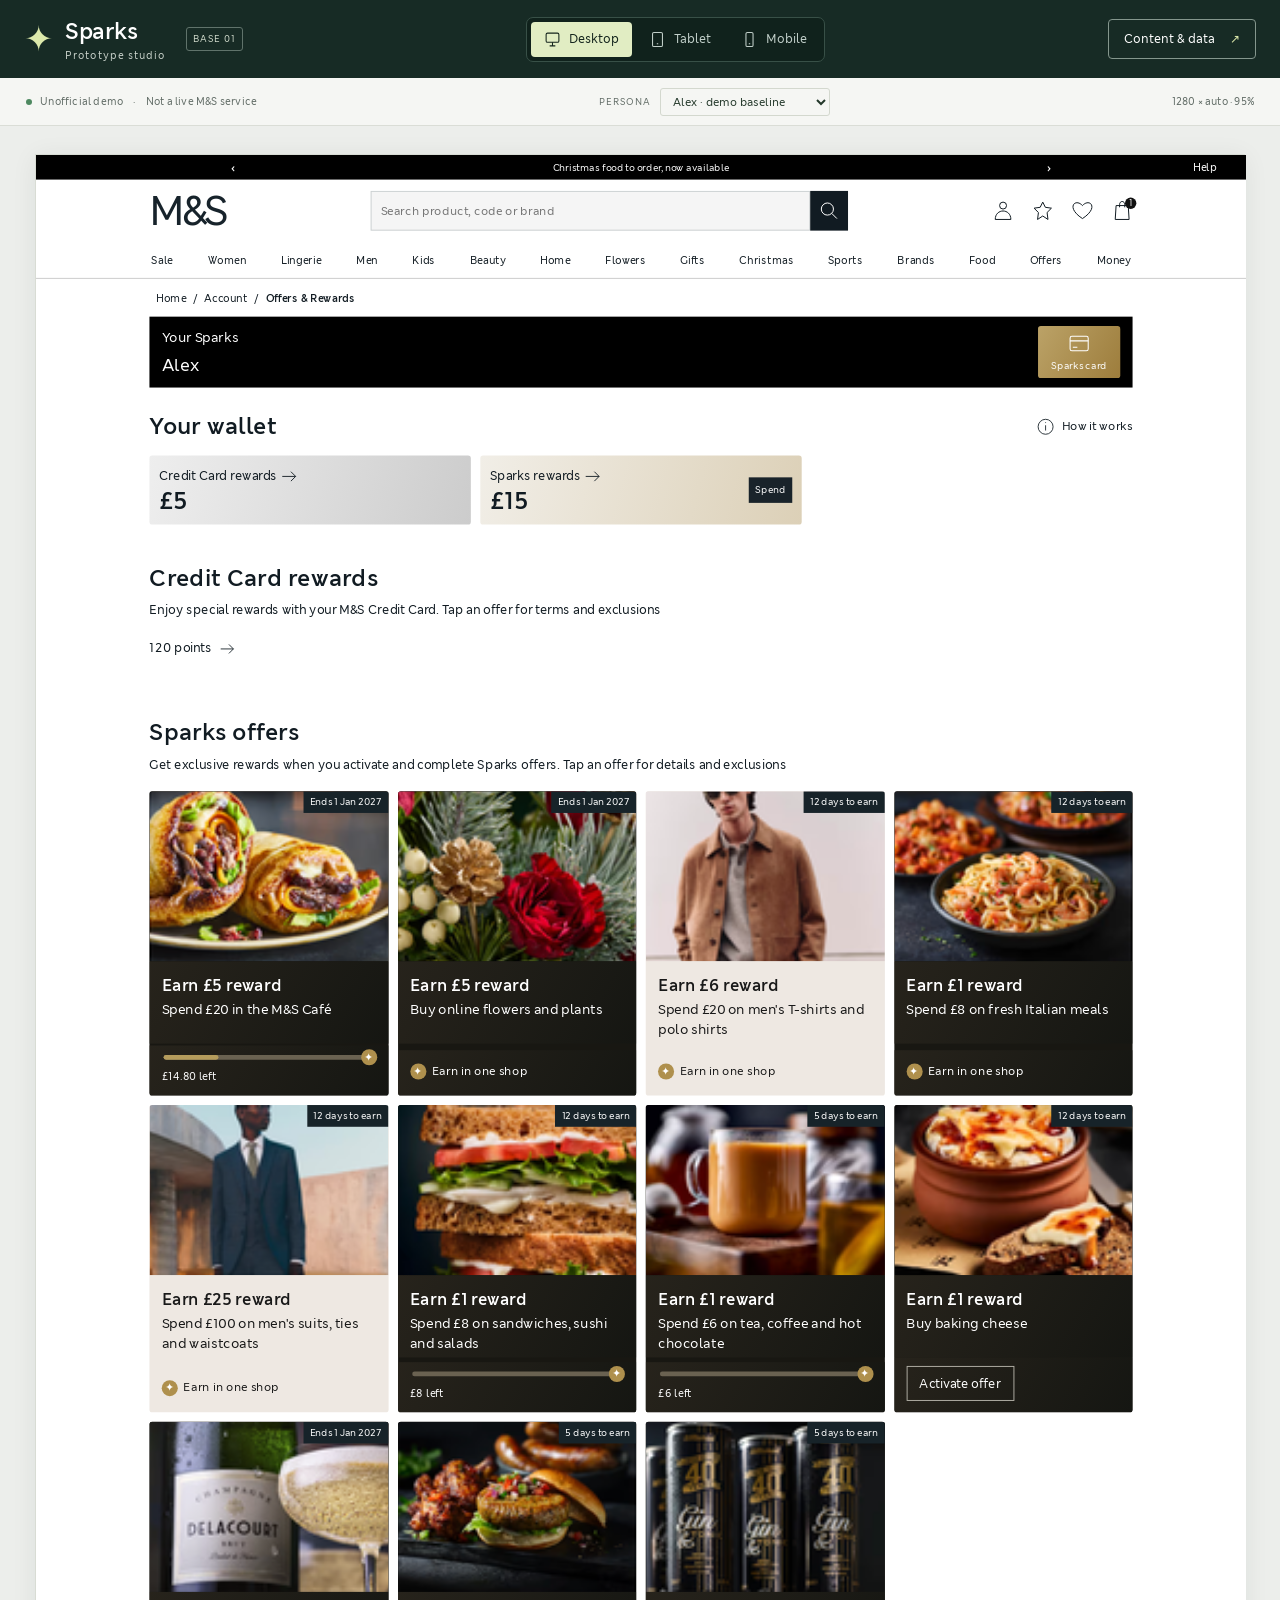
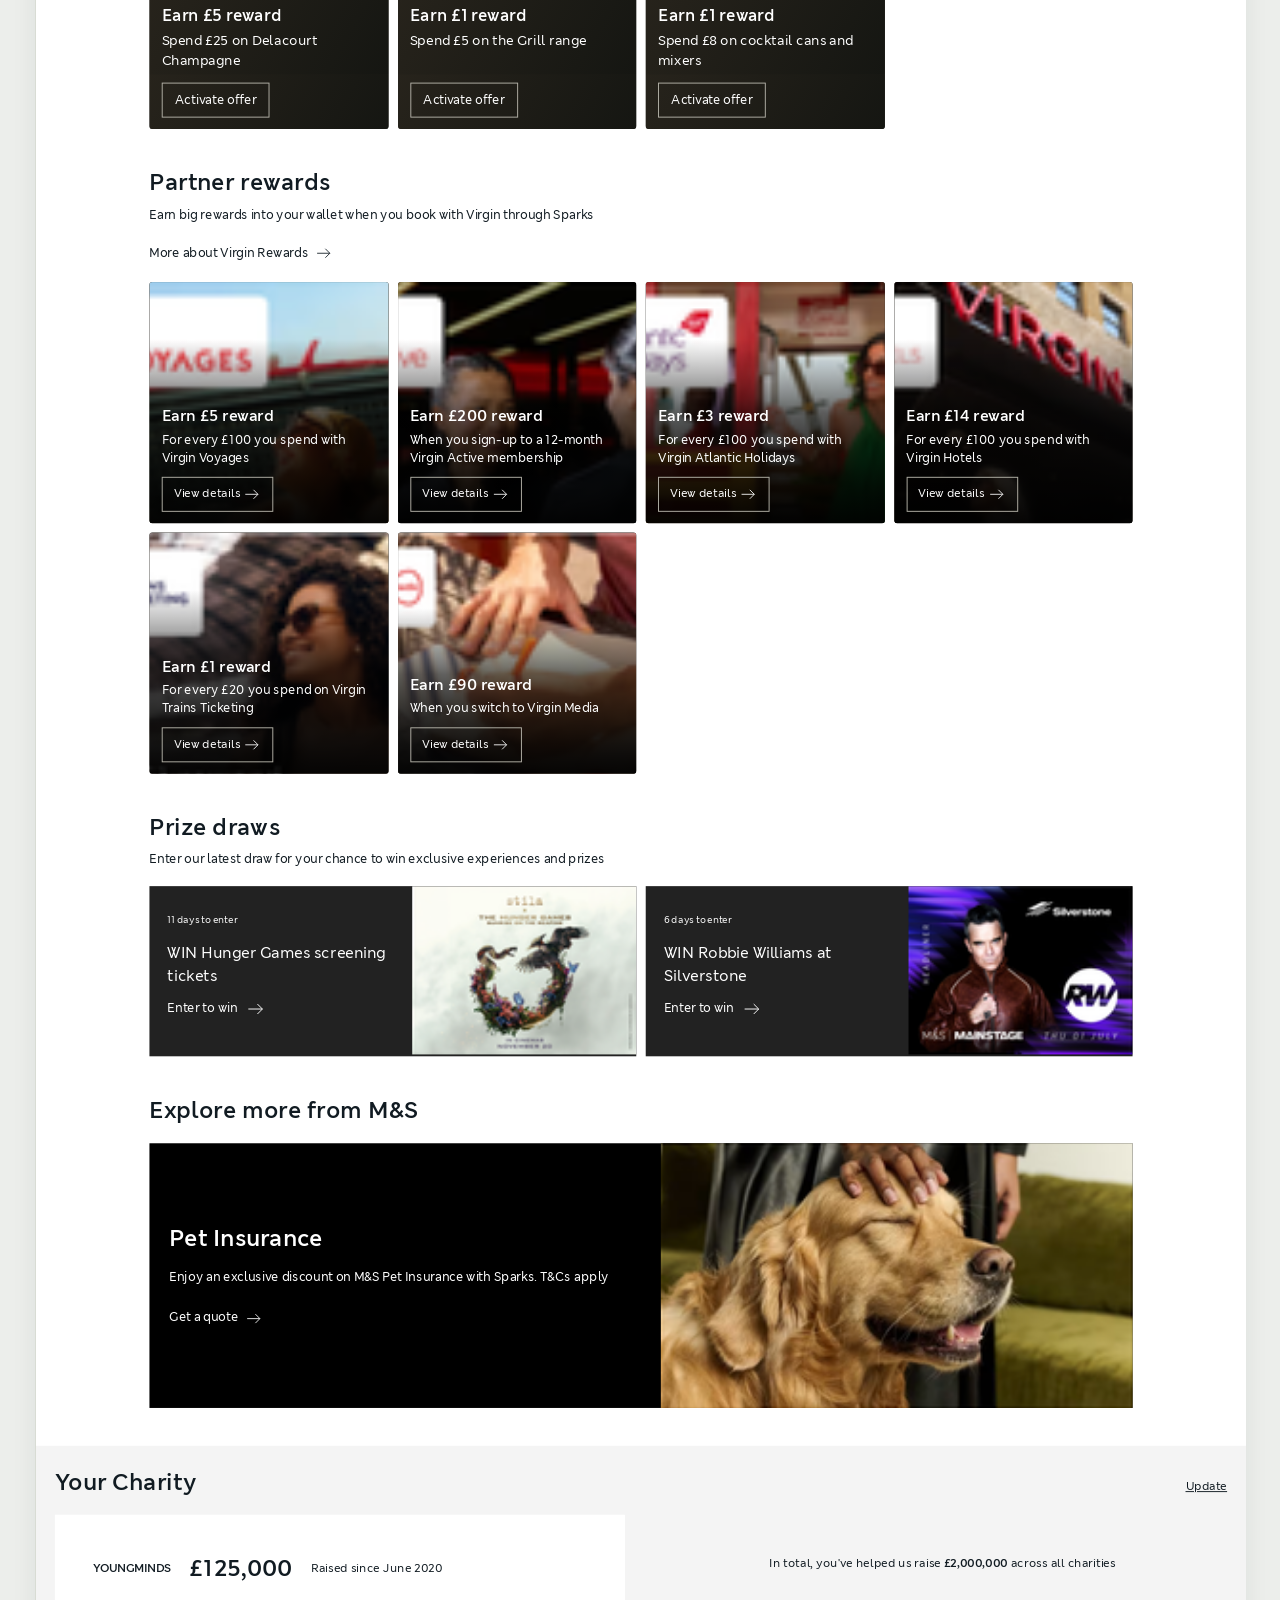
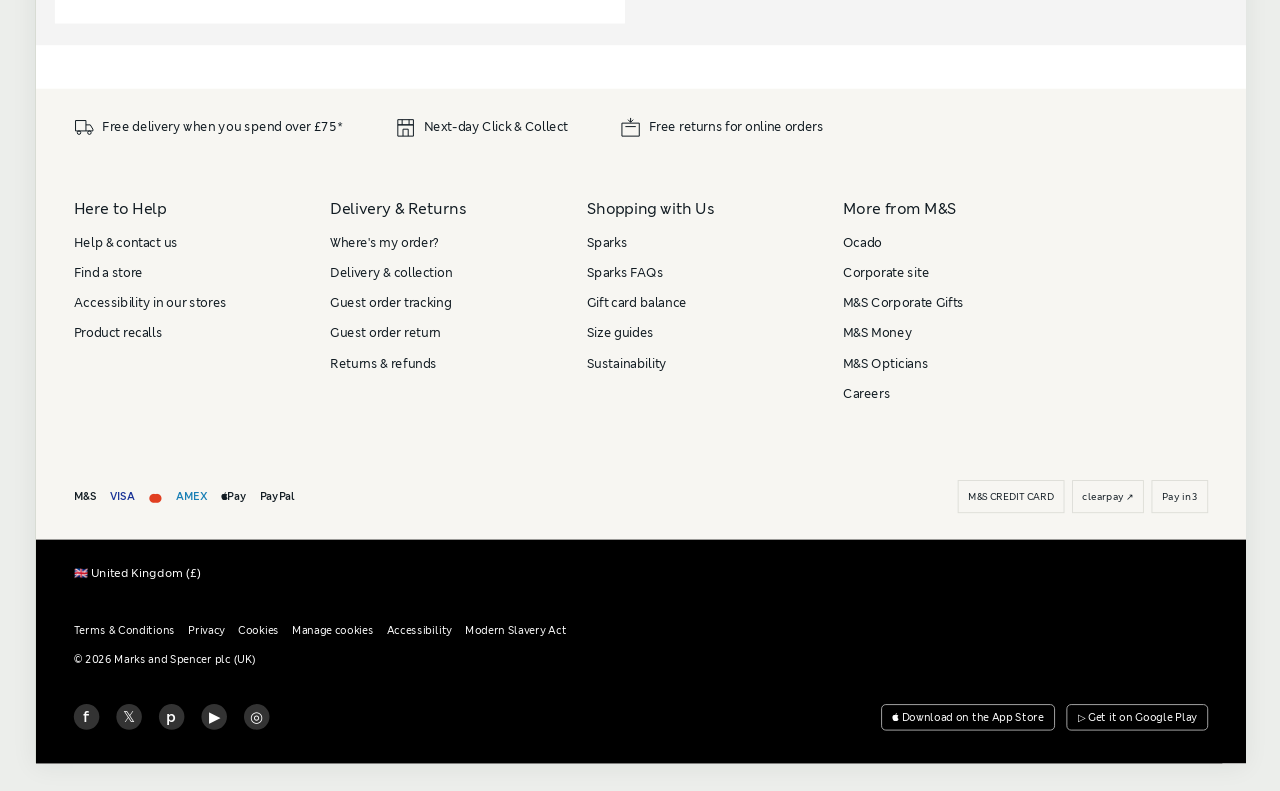
==== index.html @ 3356eccf "Publish anonymised Sparks prototype Co-authored-by: Copilot App <223556219+Copilot@users.noreply.git" ====
<!doctype html>
<html lang="en-GB">
<head>
  <meta charset="UTF-8">
  <meta name="robots" content="noindex, nofollow">
  <meta name="viewport" content="width=device-width, initial-scale=1">
  <title>Sparks | Prototype studio</title>
  <link rel="stylesheet" href="./studio.css">
</head>
<body>
  <header class="studio-toolbar">
    <div class="studio-brand"><span class="spark-mark">✦</span><div><strong>Sparks</strong><span>Prototype studio</span></div><span class="version">BASE 01</span></div>
    <div class="devices" role="group" aria-label="Preview device">
      <button data-device="desktop" aria-pressed="true"><svg viewBox="0 0 24 24" aria-hidden="true"><rect x="3" y="3" width="18" height="13" rx="2"/><path d="M8 21h8m-4-5v5"/></svg><span>Desktop</span></button>
      <button data-device="tablet" aria-pressed="false"><svg viewBox="0 0 24 24" aria-hidden="true"><rect x="5" y="2" width="14" height="20" rx="2"/><path d="M11 18h2"/></svg><span>Tablet</span></button>
      <button data-device="mobile" aria-pressed="false"><svg viewBox="0 0 24 24" aria-hidden="true"><rect x="7" y="2" width="10" height="20" rx="2"/><path d="M11 18h2"/></svg><span>Mobile</span></button>
    </div>
    <button id="edit-content" class="edit-button" aria-expanded="false">Content & data <span>↗</span></button>
  </header>
  <div class="workspace-meta"><span class="prototype-status"><i></i> Unofficial demo <b>·</b> Not a live M&S service</span><div class="persona-switch"><label for="persona-select">PERSONA</label><select id="persona-select" aria-label="Active customer persona"><option>Alex · demo baseline</option></select></div><span id="dimensions">1280 × auto · Fit</span></div>
  <main class="workspace">
    <div id="preview-area" class="preview-area">
      <div id="frame-wrapper"><iframe id="preview" src="./hub.html" title="Interactive Sparks hub preview"></iframe></div>
    </div>
    <aside id="editor" hidden aria-label="Content and data editor">
      <div class="panel-heading"><div><span class="eyebrow">MAKE IT YOURS</span><h1>Content & data</h1></div><button id="close-editor" aria-label="Close editor" class="icon-button">×</button></div>
      <p class="panel-intro">Public demo with fictional account details. Do not enter real customer information. Edits stay in your browser, not everyone else’s.</p>
      <div class="editor-tabs" role="tablist" aria-label="Editor mode">
        <button role="tab" aria-selected="true" aria-controls="content-tab" id="tab-content" data-tab="content">Content</button>
        <button role="tab" aria-selected="false" aria-controls="data-tab" id="tab-data" data-tab="data" tabindex="-1">Data</button>
        <button role="tab" aria-selected="false" aria-controls="reference-tab" id="tab-reference" data-tab="reference" tabindex="-1">Reference</button>
      </div>
      <section id="content-tab" role="tabpanel" aria-labelledby="tab-content">
        <div class="persona-note"><p id="persona-description"></p><button id="duplicate-persona" class="secondary-button">+ Duplicate as new persona</button></div>
        <form id="new-persona-form" hidden>
          <label>New persona name<input id="new-persona-name" placeholder="e.g. Food-first family" maxlength="60" required></label>
          <button class="primary-button" type="submit">Create persona</button>
          <button id="cancel-persona" class="secondary-button" type="button">Cancel</button>
        </form>
        <div class="divider"></div>
        <form id="content-form">
          <label>Member name<input id="member-name" required maxlength="60"></label>
          <div class="form-row"><label>Credit rewards (£)<input id="credit-rewards" type="number" min="0" step="0.01" required></label><label>Sparks rewards (£)<input id="sparks-rewards" type="number" min="0" step="0.01" required></label></div>
          <label>Announcement<input id="announcement" required></label>
          <div class="divider"></div>
          <h2>Edit an offer</h2>
          <label>Choose offer<select id="offer-select"></select></label>
          <fieldset id="offer-fields">
            <label>Reward headline<input id="offer-title" required></label>
            <label>Description<textarea id="offer-description" rows="3" required></textarea></label>
            <label>Image URL<input id="offer-image" required></label>
            <label>Timing label<input id="offer-badge" required></label>
            <label>Offer state<select id="offer-status"><option value="available">Ready to activate</option><option value="active">Activated</option><option value="shop">Earn in one shop</option></select></label>
          </fieldset>
          <button class="primary-button" type="submit">Apply to preview <span>↗</span></button>
        </form>
      </section>
      <section id="data-tab" role="tabpanel" aria-labelledby="tab-data" hidden>
        <h2>Connect a data source</h2>
        <p>Load a hub JSON response. Use the built-in sample or a CORS-enabled endpoint. Nothing is sent to the endpoint; no credentials are included.</p>
        <label>Endpoint URL<input id="endpoint" value="./hub.json" placeholder="https://example.com./hub.json"></label>
        <button id="load-endpoint" class="secondary-button">Load endpoint</button>
        <p class="small-note">Loads a snapshot on click, not a live subscription. Your endpoint must return the same structure as the JSON below.</p>
        <div class="divider"></div>
        <label for="json-editor">Hub JSON</label>
        <textarea id="json-editor" rows="18" spellcheck="false"></textarea>
        <div class="form-row"><button id="apply-json" class="primary-button">Apply JSON</button><button id="export-json" class="secondary-button">Export JSON</button></div>
        <label class="file-label">Import JSON<input id="import-json" type="file" accept=".json,application/json"></label>
      </section>
      <section id="reference-tab" role="tabpanel" aria-labelledby="tab-reference" hidden>
        <h2>Design reference</h2>
        <p>This anonymised demo is the visual baseline. Add a newer screenshot or a Figma frame exported as PNG/JPG to compare while we iterate.</p>
        <label class="file-label">Choose reference image<input id="reference-file" type="file" accept="image/png,image/jpeg,image/webp"></label>
        <p class="small-note">Reference images are for comparison; they do not automatically change the page. This uploaded reference lasts for this session.</p>
        <a id="reference-link" href="./assets/design-reference.png" target="_blank" rel="noopener"><img id="reference-image" src="./assets/design-reference.png" alt="Anonymised demo reference"></a>
        <span class="small-note">Open image to inspect at full size. Low-resolution photography is cropped from the supplied design; replace image URLs with production assets for final fidelity.</span>
      </section>
      <p id="editor-feedback" role="status" aria-live="polite"></p>
      <div class="panel-bottom"><span id="data-source">Source: screenshot baseline</span><button id="reset">Reset this persona</button></div>
    </aside>
  </main>
  <div id="studio-toast" role="status" aria-live="polite"></div>
  <script type="module" src="./studio.js"></script>
</body>
</html>
---- studio.css ----
@font-face{font-family:MNS;src:url('./assets/mns-regular.woff2') format('woff2');font-weight:400;font-display:swap}
@font-face{font-family:MNS;src:url('./assets/mns-semibold.woff2') format('woff2');font-weight:600 800;font-display:swap}
:root{font-family:MNS,Arial,sans-serif;color:#172321;background:#eceeeb;font-synthesis:none}
*{box-sizing:border-box}body{margin:0}button,input,textarea,select{font:inherit}button{cursor:pointer}button:disabled{cursor:wait;opacity:.5}button:focus-visible,a:focus-visible{outline:3px solid #74ab8e;outline-offset:3px}[hidden]{display:none!important}
.studio-toolbar{position:sticky;top:0;z-index:10;min-height:76px;background:#172b25;color:white;padding:16px 24px;display:flex;align-items:center;justify-content:space-between;gap:18px;box-shadow:0 1px 0 #ffffff15}
.studio-brand{display:flex;align-items:center;gap:12px}.spark-mark{font-size:35px;color:#dce9ab}.studio-brand strong{font-size:22px;font-weight:600;letter-spacing:-.5px}.studio-brand div>span{display:block;font-size:10px;letter-spacing:1.1px;color:#c8d1ca;margin-top:3px}.version{font-size:9px;letter-spacing:1px;border:1px solid #60736b;padding:5px 6px;border-radius:3px;margin-left:8px;color:#d2dccd}
.devices{display:flex;gap:4px;background:#10221c;padding:4px;border:1px solid #385047;border-radius:7px}.devices button{display:flex;align-items:center;gap:8px;color:#c1cfc9;background:transparent;border:0;border-radius:4px;padding:9px 13px;font-size:12px}.devices button[aria-pressed=true]{background:#e1edc3;color:#14251d}.devices svg{width:17px;height:17px;fill:none;stroke:currentColor;stroke-width:1.5}.edit-button{background:transparent;border:1px solid #84968d;border-radius:4px;color:white;padding:11px 15px;font-size:12px}.edit-button span{margin-left:12px;color:#dce9ab}.edit-button[aria-expanded=true]{background:#344d41}
.workspace-meta{min-height:48px;display:flex;align-items:center;justify-content:space-between;gap:15px;font-size:10px;color:#606b65;letter-spacing:.2px;padding:5px 26px;border-bottom:1px solid #daddd6;background:#f5f6f3}.workspace-meta i{display:inline-block;width:6px;height:6px;background:#4e8960;border-radius:50%;margin-right:6px}.workspace-meta b{margin:0 8px;font-weight:400}.workspace{display:flex;align-items:flex-start;min-height:calc(100vh - 124px)}.preview-area{padding:28px;flex:1;min-width:0;overflow:hidden}#frame-wrapper{position:relative;margin:0 auto;background:white;box-shadow:0 3px 24px #172b2512;border:1px solid #d8dcd4}#preview{display:block;border:0;transform-origin:top left;background:white}#frame-wrapper.mobile{border-radius:24px;border:6px solid #24382f;overflow:hidden;box-sizing:content-box}#frame-wrapper.tablet{border-radius:12px;overflow:hidden}.persona-switch{display:flex;gap:9px;align-items:center}.persona-switch label{font-size:9px;font-weight:400;letter-spacing:1px;margin:0}.persona-switch select{font-size:11px;margin:0;padding:5px 25px 5px 8px;width:170px;background:transparent;border-color:#d3d8ce}.persona-note p{font-size:11px}.persona-note button{font-size:11px;width:100%}#new-persona-form{background:#f4f6ef;padding:15px;margin-top:14px}
aside{width:360px;flex-shrink:0;background:#fff;border-left:1px solid #d8ddd7;padding:25px;position:sticky;top:76px;height:calc(100vh - 76px);overflow-y:auto}.panel-heading{display:flex;align-items:center;justify-content:space-between}.eyebrow{font-size:9px;letter-spacing:1.7px;color:#798570}h1{font-size:23px;font-weight:600;letter-spacing:-.5px;margin:8px 0}h2{font-size:15px;margin:0 0 16px}.panel-intro,p{font-size:12px;line-height:1.65;color:#63706a}.icon-button{font-size:25px;color:#4f5f56;background:none;border:0}.editor-tabs{display:flex;border-bottom:1px solid #dfe4dc;margin:24px 0}.editor-tabs button{background:none;border:0;border-bottom:2px solid transparent;padding:10px 13px;color:#63706a;font-size:12px}.editor-tabs button[aria-selected=true]{color:#172b25;border-color:#172b25;font-weight:600}
label{display:block;font-size:11px;font-weight:600;margin-bottom:17px}input,textarea,select{display:block;width:100%;border:1px solid #cdd3cb;background:#fff;border-radius:3px;padding:10px;color:#23382a;margin-top:7px;font-size:12px}input:focus,textarea:focus,select:focus{outline:2px solid #59705d;outline-offset:1px}textarea{resize:vertical;line-height:1.5}fieldset{border:0;padding:0;margin:0;min-width:0}.form-row{display:flex;gap:12px}.form-row>*{flex:1;min-width:0}.divider{height:1px;background:#e5e8e0;margin:24px 0}.primary-button,.secondary-button{padding:12px 14px;border-radius:3px;font-size:12px;line-height:1.4}.primary-button{background:#1d382b;color:#fff;border:1px solid #1d382b}.primary-button span{float:right}form>.primary-button{width:100%}.secondary-button{background:white;border:1px solid #acb8aa;color:#294335}.small-note{font-size:10px;line-height:1.6;color:#748071}.file-label{margin-top:20px}input[type=file]{font-size:10px;background:#f7f8f4}#json-editor{font-family:monospace;font-size:10px;margin-bottom:12px;white-space:pre;overflow:auto}#reference-image{display:block;width:100%;border:1px solid #e4e8e0;margin:18px 0}.panel-bottom{display:flex;align-items:center;justify-content:space-between;margin-top:28px;border-top:1px solid #e4e8e0;padding-top:18px;font-size:9px;color:#72806c}.panel-bottom button{border:0;background:none;text-decoration:underline;font-size:10px;color:#43543c}#editor-feedback{white-space:pre-wrap;font-size:11px;color:#245234}#editor-feedback.error{color:#a82929}#studio-toast{position:fixed;bottom:22px;left:50%;transform:translateX(-50%);background:#172b25;color:white;border-radius:5px;padding:13px 24px;font-size:12px;z-index:30;box-shadow:0 3px 15px #0002}#studio-toast:empty{display:none}
@media(max-width:900px){.studio-toolbar{padding:12px 16px;gap:10px}.version{display:none}.studio-brand{gap:7px}.studio-brand strong{font-size:19px}.devices button{padding:9px}.devices button span{display:none}.devices button::after{content:attr(data-device);text-transform:capitalize;font-size:10px}.edit-button{font-size:10px;padding:10px}.edit-button span{margin-left:2px}.preview-area{padding:18px}aside{position:fixed;right:0;top:76px;z-index:15;box-shadow:-12px 0 30px #172b2520;width:min(360px,95vw)}}
@media(max-width:550px){.studio-toolbar{flex-wrap:wrap;gap:10px}.studio-brand div>span{font-size:8px}.devices{order:3;width:100%;justify-content:center}.devices button{flex:1;justify-content:center}.workspace-meta{padding:0 12px;font-size:9px}.workspace-meta b{margin:0 2px}.preview-area{padding:12px}aside{top:121px;height:calc(100vh - 121px)}}
@media(max-width:850px){.prototype-status{display:none}.workspace-meta{gap:8px}.persona-switch select{width:160px}}
.studio-toolbar{position:relative}
#studio-toast{pointer-events:none}
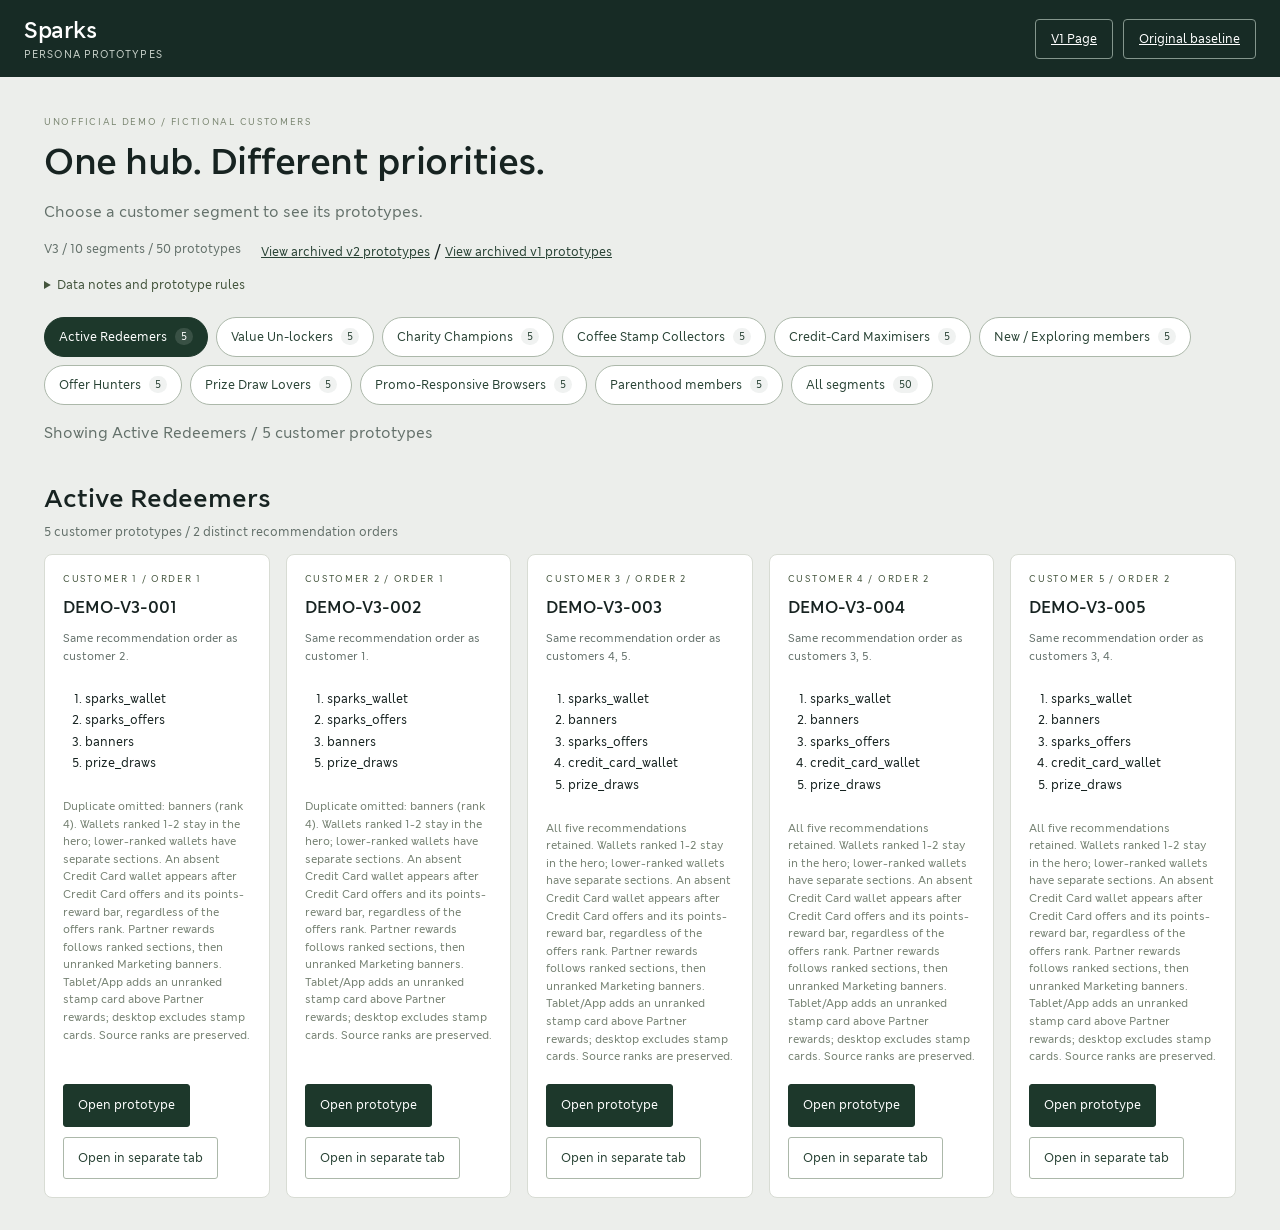
==== commit 1f8b9e55: "Add all wallets in hero override Show both wallets once in the hero regardless of ranking, with per-" ====
--- a/index.html
+++ b/index.html
@@ -4,82 +4,62 @@
   <meta charset="UTF-8">
   <meta name="robots" content="noindex, nofollow">
   <meta name="viewport" content="width=device-width, initial-scale=1">
-  <title>Sparks | Prototype studio</title>
+  <meta name="robots" content="noindex, nofollow">
+  <title>Sparks | Persona prototype gallery</title>
   <link rel="stylesheet" href="./studio.css">
 </head>
 <body>
   <header class="studio-toolbar">
-    <div class="studio-brand"><span class="spark-mark">✦</span><div><strong>Sparks</strong><span>Prototype studio</span></div><span class="version">BASE 01</span></div>
-    <div class="devices" role="group" aria-label="Preview device">
-      <button data-device="desktop" aria-pressed="true"><svg viewBox="0 0 24 24" aria-hidden="true"><rect x="3" y="3" width="18" height="13" rx="2"/><path d="M8 21h8m-4-5v5"/></svg><span>Desktop</span></button>
-      <button data-device="tablet" aria-pressed="false"><svg viewBox="0 0 24 24" aria-hidden="true"><rect x="5" y="2" width="14" height="20" rx="2"/><path d="M11 18h2"/></svg><span>Tablet</span></button>
-      <button data-device="mobile" aria-pressed="false"><svg viewBox="0 0 24 24" aria-hidden="true"><rect x="7" y="2" width="10" height="20" rx="2"/><path d="M11 18h2"/></svg><span>Mobile</span></button>
+    <div class="studio-brand"><div><strong>Sparks</strong><span>PERSONA PROTOTYPES</span></div></div>
+    <nav class="gallery-page-options" aria-label="Prototype pages">
+      <a class="edit-button" href="./v1-page/" target="_blank" rel="noopener noreferrer" aria-label="V1 Page (opens in a new tab)" title="Published prototype - opens in a new tab">V1 Page</a>
+      <a class="edit-button" href="./prototype.html?baseline=1">Original baseline</a>
+    </nav>
+  </header>
+  <main class="gallery">
+    <span class="eyebrow">UNOFFICIAL DEMO / FICTIONAL CUSTOMERS</span>
+    <h1>One hub. Different priorities.</h1>
+    <p>Choose a customer segment to see its prototypes.</p>
+    <div class="gallery-meta">
+    <p id="dataset-description">Loading the supplied customer segments...</p>
+    <nav id="dataset-switch" aria-label="Ranking datasets" hidden></nav>
     </div>
-    <button id="edit-content" class="edit-button" aria-expanded="false">Content & data <span>↗</span></button>
-  </header>
-  <div class="workspace-meta"><span class="prototype-status"><i></i> Unofficial demo <b>·</b> Not a live M&S service</span><div class="persona-switch"><label for="persona-select">PERSONA</label><select id="persona-select" aria-label="Active customer persona"><option>Alex · demo baseline</option></select></div><span id="dimensions">1280 × auto · Fit</span></div>
-  <main class="workspace">
-    <div id="preview-area" class="preview-area">
-      <div id="frame-wrapper"><iframe id="preview" src="./hub.html" title="Interactive Sparks hub preview"></iframe></div>
-    </div>
-    <aside id="editor" hidden aria-label="Content and data editor">
-      <div class="panel-heading"><div><span class="eyebrow">MAKE IT YOURS</span><h1>Content & data</h1></div><button id="close-editor" aria-label="Close editor" class="icon-button">×</button></div>
-      <p class="panel-intro">Public demo with fictional account details. Do not enter real customer information. Edits stay in your browser, not everyone else’s.</p>
-      <div class="editor-tabs" role="tablist" aria-label="Editor mode">
-        <button role="tab" aria-selected="true" aria-controls="content-tab" id="tab-content" data-tab="content">Content</button>
-        <button role="tab" aria-selected="false" aria-controls="data-tab" id="tab-data" data-tab="data" tabindex="-1">Data</button>
-        <button role="tab" aria-selected="false" aria-controls="reference-tab" id="tab-reference" data-tab="reference" tabindex="-1">Reference</button>
-      </div>
-      <section id="content-tab" role="tabpanel" aria-labelledby="tab-content">
-        <div class="persona-note"><p id="persona-description"></p><button id="duplicate-persona" class="secondary-button">+ Duplicate as new persona</button></div>
-        <form id="new-persona-form" hidden>
-          <label>New persona name<input id="new-persona-name" placeholder="e.g. Food-first family" maxlength="60" required></label>
-          <button class="primary-button" type="submit">Create persona</button>
-          <button id="cancel-persona" class="secondary-button" type="button">Cancel</button>
-        </form>
-        <div class="divider"></div>
-        <form id="content-form">
-          <label>Member name<input id="member-name" required maxlength="60"></label>
-          <div class="form-row"><label>Credit rewards (£)<input id="credit-rewards" type="number" min="0" step="0.01" required></label><label>Sparks rewards (£)<input id="sparks-rewards" type="number" min="0" step="0.01" required></label></div>
-          <label>Announcement<input id="announcement" required></label>
-          <div class="divider"></div>
-          <h2>Edit an offer</h2>
-          <label>Choose offer<select id="offer-select"></select></label>
-          <fieldset id="offer-fields">
-            <label>Reward headline<input id="offer-title" required></label>
-            <label>Description<textarea id="offer-description" rows="3" required></textarea></label>
-            <label>Image URL<input id="offer-image" required></label>
-            <label>Timing label<input id="offer-badge" required></label>
-            <label>Offer state<select id="offer-status"><option value="available">Ready to activate</option><option value="active">Activated</option><option value="shop">Earn in one shop</option></select></label>
-          </fieldset>
-          <button class="primary-button" type="submit">Apply to preview <span>↗</span></button>
-        </form>
-      </section>
-      <section id="data-tab" role="tabpanel" aria-labelledby="tab-data" hidden>
-        <h2>Connect a data source</h2>
-        <p>Load a hub JSON response. Use the built-in sample or a CORS-enabled endpoint. Nothing is sent to the endpoint; no credentials are included.</p>
-        <label>Endpoint URL<input id="endpoint" value="./hub.json" placeholder="https://example.com./hub.json"></label>
-        <button id="load-endpoint" class="secondary-button">Load endpoint</button>
-        <p class="small-note">Loads a snapshot on click, not a live subscription. Your endpoint must return the same structure as the JSON below.</p>
-        <div class="divider"></div>
-        <label for="json-editor">Hub JSON</label>
-        <textarea id="json-editor" rows="18" spellcheck="false"></textarea>
-        <div class="form-row"><button id="apply-json" class="primary-button">Apply JSON</button><button id="export-json" class="secondary-button">Export JSON</button></div>
-        <label class="file-label">Import JSON<input id="import-json" type="file" accept=".json,application/json"></label>
-      </section>
-      <section id="reference-tab" role="tabpanel" aria-labelledby="tab-reference" hidden>
-        <h2>Design reference</h2>
-        <p>This anonymised demo is the visual baseline. Add a newer screenshot or a Figma frame exported as PNG/JPG to compare while we iterate.</p>
-        <label class="file-label">Choose reference image<input id="reference-file" type="file" accept="image/png,image/jpeg,image/webp"></label>
-        <p class="small-note">Reference images are for comparison; they do not automatically change the page. This uploaded reference lasts for this session.</p>
-        <a id="reference-link" href="./assets/design-reference.png" target="_blank" rel="noopener"><img id="reference-image" src="./assets/design-reference.png" alt="Anonymised demo reference"></a>
-        <span class="small-note">Open image to inspect at full size. Low-resolution photography is cropped from the supplied design; replace image URLs with production assets for final fidelity.</span>
-      </section>
-      <p id="editor-feedback" role="status" aria-live="polite"></p>
-      <div class="panel-bottom"><span id="data-source">Source: screenshot baseline</span><button id="reset">Reset this persona</button></div>
-    </aside>
+    <details class="gallery-notes">
+      <summary>Data notes and prototype rules</summary>
+      <p id="dataset-source"></p>
+    <p>Every customer example has its own prototype link and component ranking below.
+      Examples use fictional IDs and are labelled Customer 1, 2, and so on.
+      Matching order labels mean the recommendation order is the same, even if scores differ.</p>
+    <p id="dataset-change"></p>
+    <p>Below the fixed Sparks hero, ranked sections are sorted by numeric rank, not score.
+      Repeated components keep their highest-ranked position.
+      Partner rewards is shown once below the ranked sections.
+      Marketing banners follows its numeric rank when separately mapped and recommended;
+      otherwise it appears once below Partner rewards.
+      The content and balances are illustrative and identical initially; this test personalises component order, not individual offers.</p>
+      <p id="mapping-note"></p>
+      <p>Stamp cards are excluded on desktop, including completed rewards. On Tablet and App,
+        an unranked stamp card appears once above Partner rewards. Rank-one coffee cards and
+        Coffee Completion follow the top-of-hub reward rule, after Sparks offers when Sparks Tuesdays is enabled.</p>
+      <p>Wallets ranked 1 or 2 stay in the Sparks hero. Lower-ranked wallets appear as separate
+        Your wallet sections at their individual ranks. Sparks rewards requires sparks_wallet.
+        When credit_card_wallet is absent, its wallet appears immediately after Credit Card
+        offers and the points-reward bar, regardless of the offers rank. Wallets are never duplicated.
+        Sparks card access and How it works remain in the hero.
+        The All wallets in hero override shows both wallets once in the hero and removes
+        standalone wallets, regardless of rank, without changing balances or source data.
+        Original recommendation ranks are shown below, not the hero's visual position.</p>
+      <p>sparks_card uses the existing Sparks card CTA and flyout; how_it_works uses rewards guidance;
+        credit_card_offers uses the separate Credit Card rewards section; partnership_offers uses Partner rewards.
+        baby_club uses “The parent hood” section from the master design. New missions and stamp interactions are illustrative, not live eligibility or rewards.</p>
+      <p>This public gallery uses fictional IDs, balances and illustrative rankings. Original customer IDs, scores and source files are not published.
+        Edits and activity stay in your own browser. Do not enter real customer information.</p>
+      <p id="duplicate-summary"></p>
+    </details>
+    <div id="segment-navigation" class="segment-navigation" role="group" aria-label="Filter customer segments"></div>
+    <p id="gallery-status" role="status">Loading fictional customer examples...</p>
+    <div id="persona-gallery"></div>
   </main>
-  <div id="studio-toast" role="status" aria-live="polite"></div>
-  <script type="module" src="./studio.js"></script>
+  <script type="module" src="./personas.js"></script>
 </body>
 </html>
--- a/studio.css
+++ b/studio.css
@@ -13,3 +13,30 @@
 @media(max-width:850px){.prototype-status{display:none}.workspace-meta{gap:8px}.persona-switch select{width:160px}}
 .studio-toolbar{position:relative}
 #studio-toast{pointer-events:none}
+.ranking-context{max-width:1280px;margin:0 auto 24px;padding:20px 24px;background:#fff;border:1px solid #d8dcd4;border-radius:6px;overflow-wrap:anywhere}
+.ranking-context h1{margin-top:12px}.ranking-context a{color:#294335;font-size:12px}.ranking-context summary{cursor:pointer;font-size:13px}.ranking-context ol{font-size:13px;line-height:1.8;padding-left:24px}
+.gallery{max-width:1240px;margin:0 auto;padding:32px 24px}.gallery>h1{font-size:36px}.gallery>p{font-size:15px;max-width:860px}.gallery-grid{display:grid;grid-template-columns:repeat(auto-fit,minmax(min(100%,300px),1fr));gap:20px;margin-top:28px}
+.persona-card{background:white;border:1px solid #d8dcd4;border-radius:8px;padding:24px;display:flex;flex-direction:column;align-items:flex-start;min-width:0}.persona-card h2{font-size:21px;line-height:1.25;margin:12px 0}.persona-card ol{padding-left:22px;font-size:13px;line-height:1.8;overflow-wrap:anywhere}.persona-card .primary-button{margin-top:auto;text-decoration:none}.persona-card .secondary-button{margin-top:10px;text-decoration:none}.persona-card .eyebrow{color:#43543c}.gallery-error{color:#a82929}
+.persona-group{margin-top:36px;scroll-margin-top:24px}.persona-group>h2{font-size:25px;margin-bottom:8px}.persona-group>p{margin-top:0}
+.customer-grid{display:grid;grid-template-columns:repeat(auto-fit,minmax(min(100%,210px),1fr));gap:16px}
+.customer-grid .persona-card{padding:18px}.persona-card h3{font-size:16px;margin:12px 0 0;overflow-wrap:anywhere}.persona-card p{font-size:11px}.persona-card .small-note{margin-bottom:18px}.persona-card ol{font-size:12px}
+.segment-navigation{display:flex;flex-wrap:wrap;gap:8px;margin:24px 0 16px}
+.segment-pill{display:inline-flex;align-items:center;gap:8px;min-height:40px;padding:8px 14px;border:1px solid #acb8aa;border-radius:24px;background:#fff;color:#294335;font-size:12px}
+.segment-pill:hover{background:#e1edc3}.segment-pill[aria-pressed=true]{background:#1d382b;border-color:#1d382b;color:#fff}.segment-count{font-size:10px;border-radius:12px;padding:2px 6px;background:#172b2510}.segment-pill[aria-pressed=true] .segment-count{background:#ffffff20}
+.gallery-meta{display:flex;align-items:center;flex-wrap:wrap;gap:8px 20px}.gallery-meta p{margin:0}.gallery-meta a{color:#294335;font-size:12px}.gallery-notes{margin-top:16px;font-size:12px;color:#43543c}.gallery-notes summary{cursor:pointer}.gallery-notes p{max-width:860px}
+.gallery-page-options{display:flex;align-items:center;flex-wrap:wrap;gap:10px}
+#dataset-switch{display:inline-block;text-decoration:none}
+.preview-overrides{max-width:1280px;min-width:0;margin:0 auto 16px;padding:12px 16px;border:1px solid #d6ddd3;border-radius:6px;background:#fff;color:#294335}
+.preview-overrides legend{padding:0 6px;font-size:12px;font-weight:600}
+.override-toggles{display:flex;flex-wrap:wrap;gap:12px 28px}
+.override-toggles label{display:flex;align-items:center;gap:9px;min-height:36px;font-size:14px;cursor:pointer}
+.override-toggles input{appearance:none;position:relative;flex:0 0 36px;width:36px;height:22px;margin:0;border:1px solid #737d72;border-radius:12px;background:#dce0da;cursor:pointer}
+.override-toggles input::before{content:"";position:absolute;top:2px;left:2px;width:16px;height:16px;border-radius:50%;background:#fff}
+.override-toggles input:checked{background:#294335;border-color:#294335}
+.override-toggles input:checked::before{left:16px}
+.override-toggles input:focus-visible{outline:3px solid #aa8b4e;outline-offset:3px}
+.preview-overrides:disabled{opacity:.6}
+#override-summary{font-size:12px;line-height:18px;margin:8px 0 0;color:#53614e}
+@media (max-width: 900px) {
+  .devices button[data-device="mobile"]::after { content: "App"; }
+}
